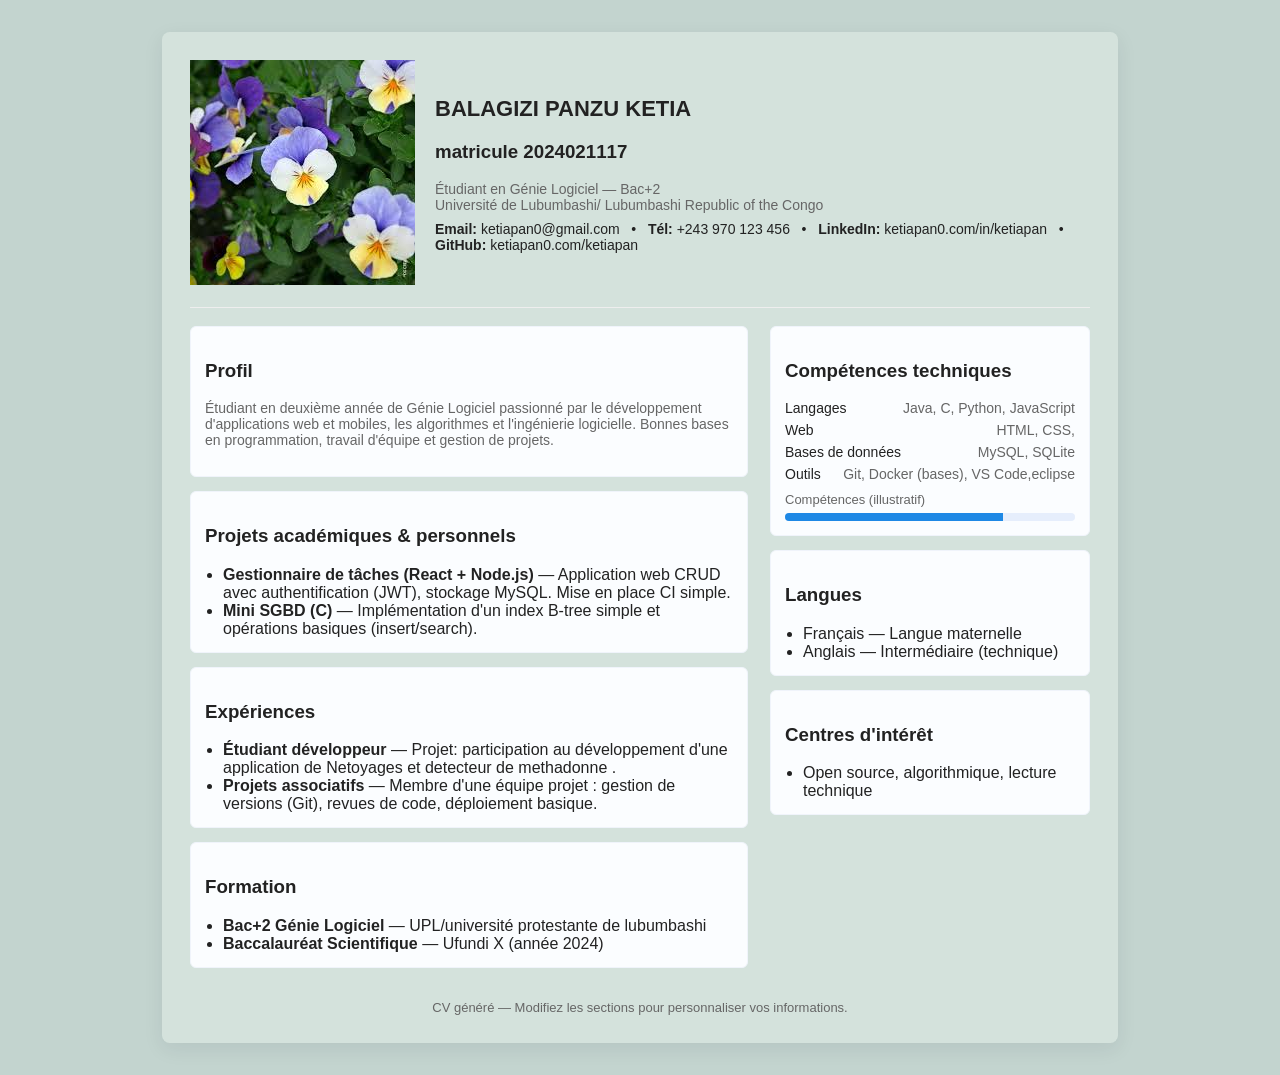
==== cv.html @ 736b1847 "mise en ligne de mon projet cv.html." ====
<!doctype html>
<html lang="fr">
<head>
    <meta charset="utf-8" />
    <meta name="viewport" content="width=device-width,initial-scale=1" />
    <title>CV — Étudiant Génie Logiciel (Bac+2)</title>
    <style>
        :root{--accent:#1e88e5;--muted:#666;}
        body{font-family:Segoe UI,Roboto,Arial;margin:0;background:#a5bfb8a9;color:#222}
        .container{max-width:900px;margin:32px auto;background:#e5efe886;padding:28px;border-radius:8px;box-shadow:0 6px 20px rgba(20,30,50,.08)}
        header{display:flex;align-items:center;gap:20px;border-bottom:1px solid #eee;padding-bottom:18px;margin-bottom:18px}
        .photo{width:110px;height:110px;border-radius:8px;background:linear-gradient(135deg,var(--accent),#6ec6ff);display:flex;align-items:center;justify-content:center;color:#fff;font-weight:700}
        h1{margin:0;font-size:22px}
        .meta{font-size:14px;color:var(--muted)}
        .cols{display:grid;grid-template-columns:1fr 320px;gap:22px}
        section{margin-bottom:14px}
        .card{background:#fbfdff;padding:14px;border-radius:6px;border:1px solid #f0f4fb}
        ul{margin:8px 0 0 18px;padding:0}
        .skill{display:flex;justify-content:space-between;font-size:14px;margin:6px 0}
        .progress{height:8px;background:#e6eefc;border-radius:6px;overflow:hidden;margin-top:6px}
        .bar{height:100%;background:var(--accent)}
        footer{font-size:13px;color:var(--muted);text-align:center;margin-top:18px}
        @media(max-width:800px){.cols{grid-template-columns:1fr;}.photo{display:none}}
    </style>
</head>
<body>
    <div class="container">
        <header>
            <div>
                <div ><img src="télécharger (2).jpeg" alt=""></div>
            </div>
            <div>
                <h1>BALAGIZI PANZU KETIA</h1>
                <h3>matricule 2024021117</h3>
                <div class="meta">Étudiant en Génie Logiciel — Bac+2</div>
                <div class="meta">Université  de Lubumbashi/  Lubumbashi Republic of the Congo</div>
                <div style="margin-top:8px;font-size:14px">
                    <strong>Email:</strong> ketiapan0@gmail.com &nbsp; • &nbsp;
                    <strong>Tél:</strong> +243 970 123 456 &nbsp; • &nbsp;
                    <strong>LinkedIn:</strong> ketiapan0.com/in/ketiapan &nbsp; • &nbsp;
                    <strong>GitHub:</strong> ketiapan0.com/ketiapan
                </div>
            </div>
        </header>

        <div class="cols">
            <main>
                <section class="card">
                    <h3>Profil</h3>
                    <p class="meta">Étudiant en deuxième année de Génie Logiciel passionné par le développement d'applications web et mobiles, les algorithmes et l'ingénierie logicielle. Bonnes bases en programmation, travail d'équipe et gestion de projets.</p>
                </section>

                <section class="card">
                    <h3>Projets académiques & personnels</h3>
                    <ul>
                        <li><strong>Gestionnaire de tâches (React + Node.js)</strong> — Application web CRUD avec authentification (JWT), stockage MySQL. Mise en place CI simple.</li>
                        <li><strong>Mini SGBD (C)</strong> — Implémentation d'un index B-tree simple et opérations basiques (insert/search).</li>
                    </ul>
                </section>

                <section class="card">
                    <h3>Expériences</h3>
                    <ul>
                        <li><strong>Étudiant développeur</strong> — Projet: participation au développement d'une application de Netoyages et detecteur de methadonne .</li>
                        <li><strong>Projets associatifs</strong> — Membre d'une équipe projet : gestion de versions (Git), revues de code, déploiement basique.</li>
                    </ul>
                </section>

                <section class="card">
                    <h3>Formation</h3>
                    <ul>
                        <li><strong>Bac+2 Génie Logiciel</strong> — UPL/université protestante de lubumbashi </li>
                        <li><strong>Baccalauréat Scientifique</strong> — Ufundi X (année 2024)</li>
                    </ul>
                </section>
            </main>

            <aside>
                <section class="card">
                    <h3>Compétences techniques</h3>
                    <div class="skill"><span>Langages</span><span class="meta">Java, C, Python, JavaScript</span></div>
                    <div class="skill"><span>Web</span><span class="meta">HTML, CSS, </span></div>
                    <div class="skill"><span>Bases de données</span><span class="meta">MySQL, SQLite</span></div>
                    <div class="skill"><span>Outils</span><span class="meta">Git, Docker (bases), VS Code,eclipse</span></div>
                    <div style="margin-top:10px">
                        <div style="font-size:13px;color:var(--muted)">Compétences (illustratif)</div>
                        <div class="progress" aria-hidden="true"><div class="bar" style="width:75%"></div></div>
                    </div>
                </section>

                <section class="card">
                    <h3>Langues</h3>
                    <ul>
                        <li>Français — Langue maternelle</li>
                        <li>Anglais — Intermédiaire (technique)</li>
                    </ul>
                </section>

                <section class="card">
                    <h3>Centres d'intérêt</h3>
                    <ul>
                        <li>Open source, algorithmique, lecture technique</li>
                    </ul>
                </section>
            </aside>
        </div>

        <footer>
            CV généré — Modifiez les sections pour personnaliser vos informations.
        </footer>
    </div>
</body>
</html>
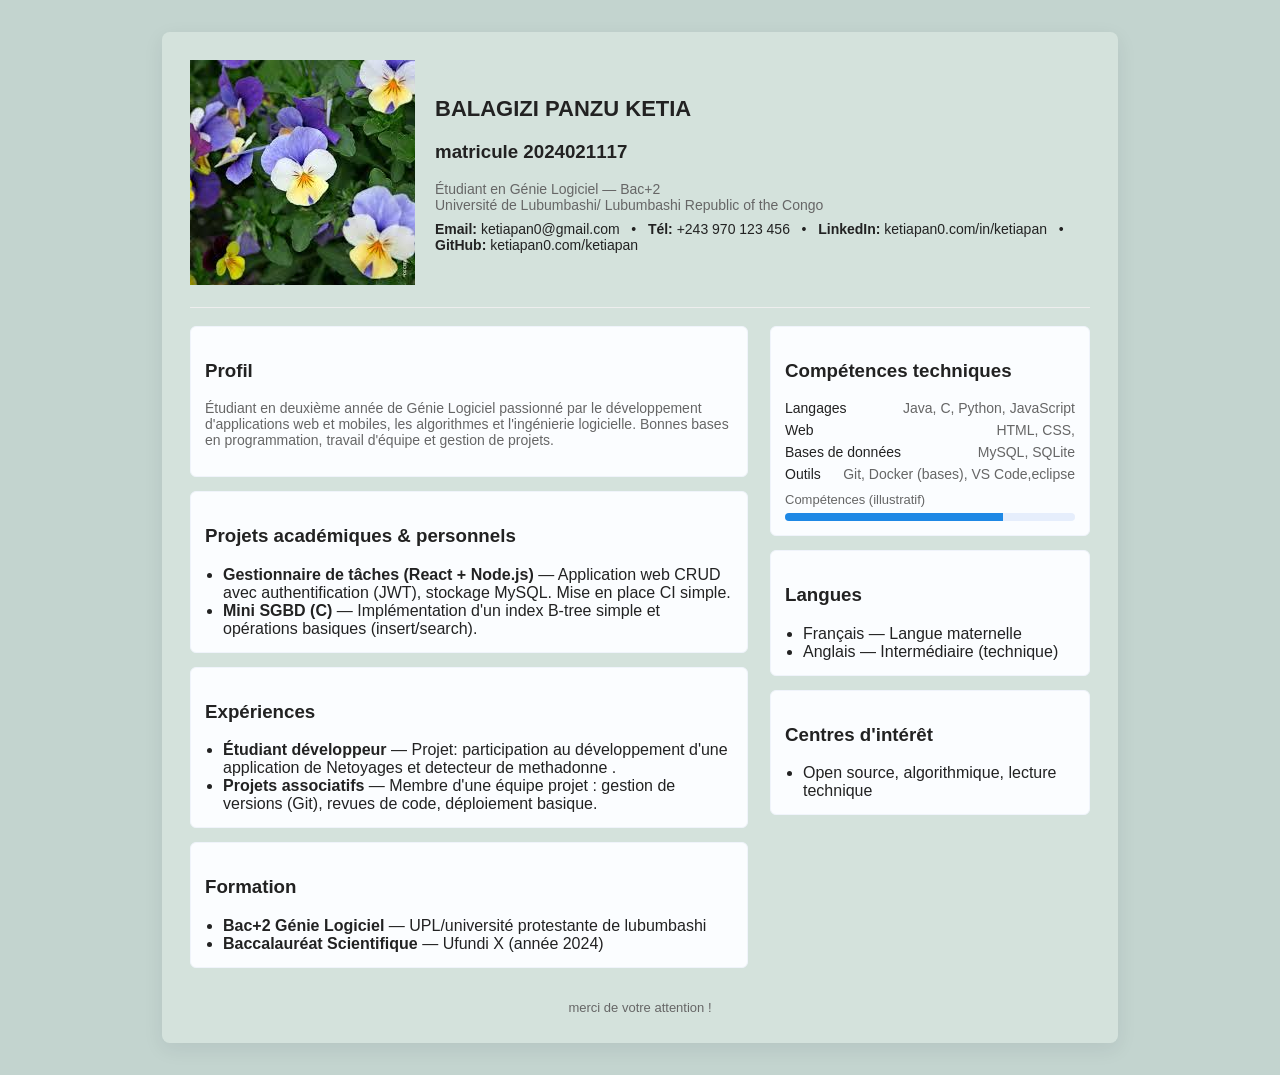
==== commit 413a2bad: "ajout du fichier cv.html" ====
--- a/cv.html
+++ b/cv.html
@@ -106,7 +106,7 @@
         </div>
 
         <footer>
-            CV généré — Modifiez les sections pour personnaliser vos informations.
+            merci de votre attention ! 
         </footer>
     </div>
 </body>
